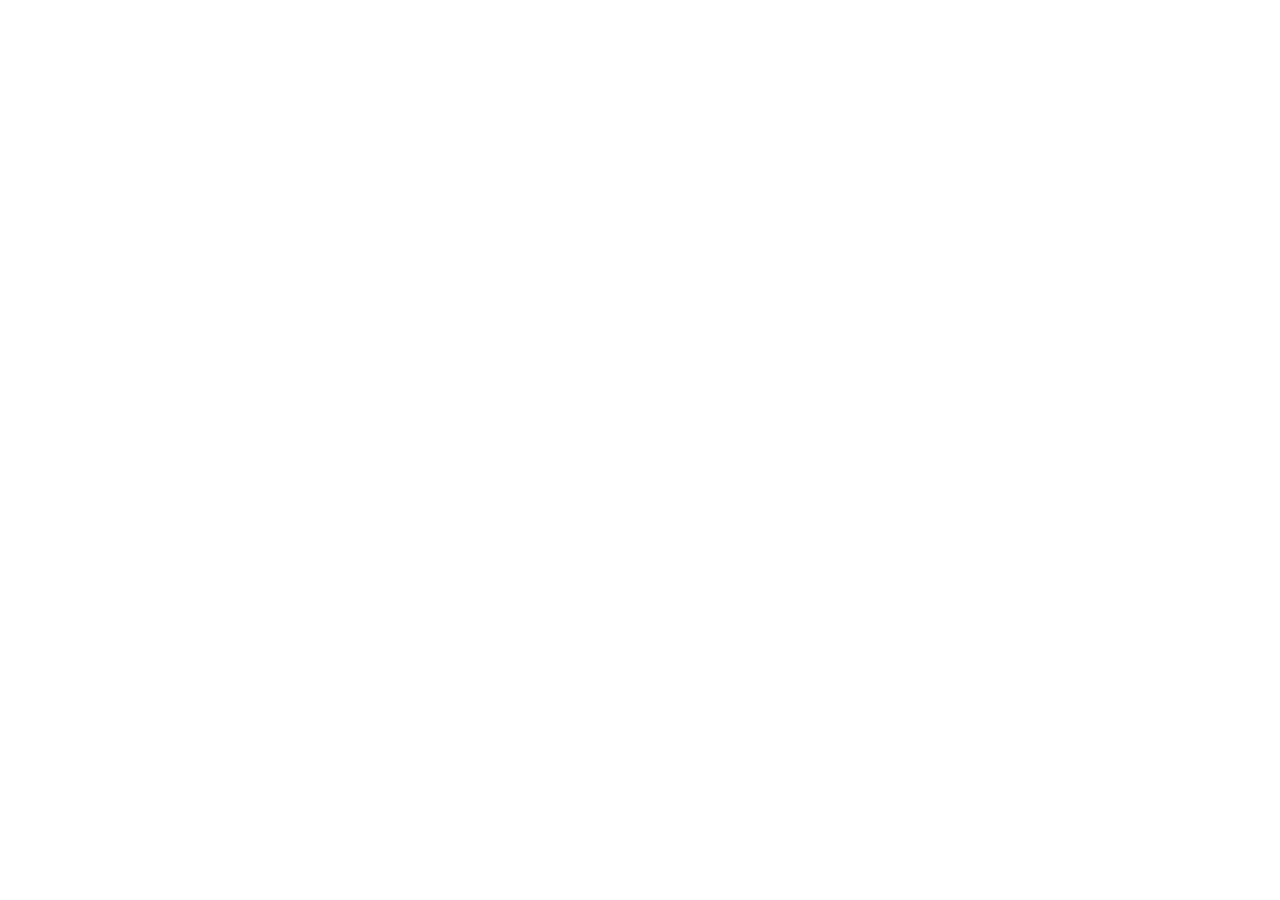
==== main.html @ bccb9878 "intial commit" ====
<!DOCTYPE html>
<html lang="en">
<head>
    <meta charset="UTF-8">
    <meta name="viewport" content="width=device-width, initial-scale=1.0">
    <title>Game</title>
    <link rel="stylesheet" href="main.css">
</head>
<body>
        <script src="main.js"></script>
<body>
</html>
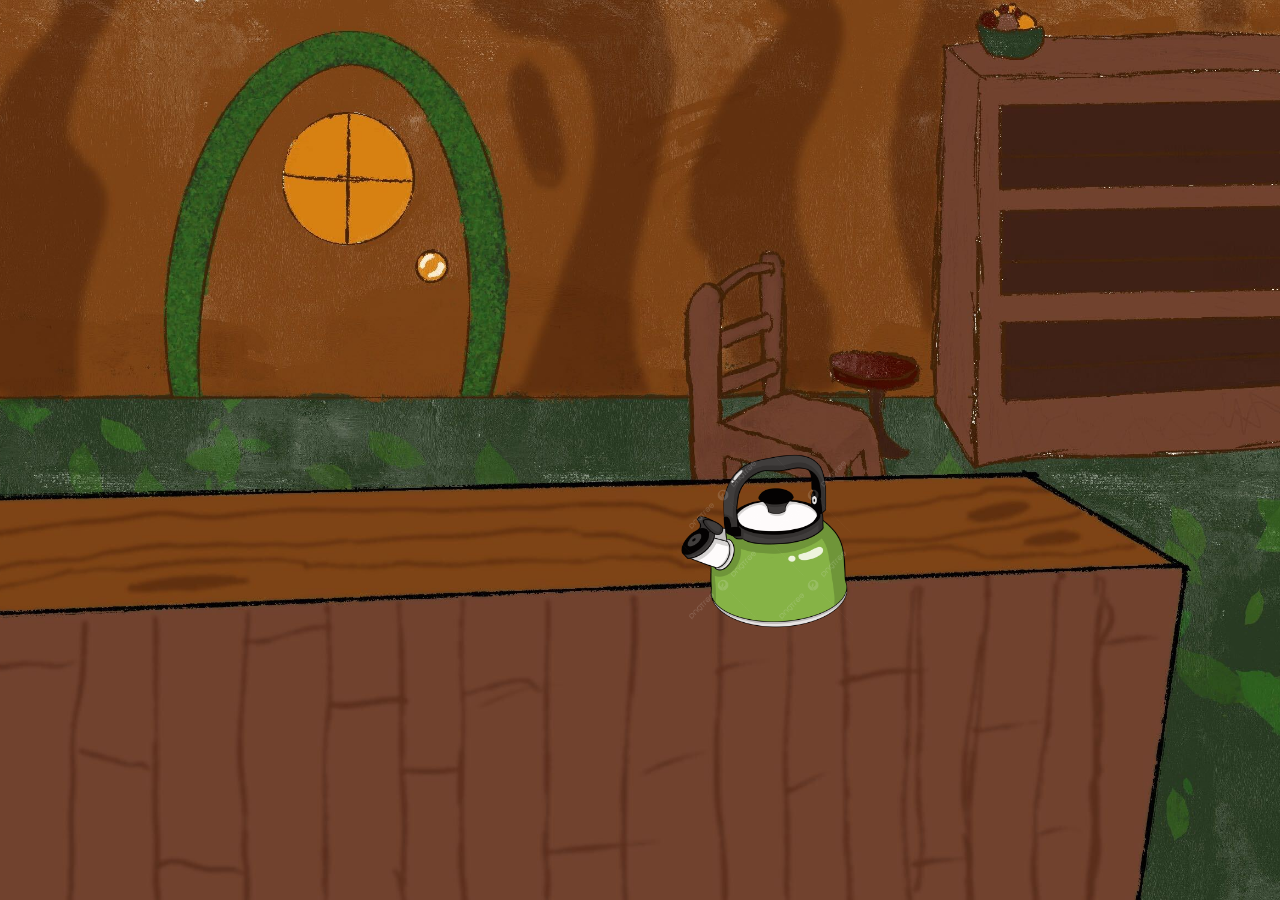
==== commit f8b78e61: "Draggable items/rotating items" ====
--- a/main.html
+++ b/main.html
@@ -7,6 +7,13 @@
     <link rel="stylesheet" href="main.css">
 </head>
 <body>
-        <script src="main.js"></script>
+    <div id="workspace">
+        <div id="counterShelves">
+            <button class="objectBtn" id="cup"></button>
+            <button class="objectBtn" id="water"></button>
+        </div>
+    </div>
+    
+    <script src="main.js"></script>
 <body>
 </html>
--- a/main.css
+++ b/main.css
@@ -0,0 +1,33 @@
+body {
+    margin: 0;
+    background-image: url(Assets/counterBg.jpg);
+    background-size: cover;
+    background-position: center;
+    background-repeat: no-repeat;
+    min-height: 100vh;
+
+    position: static;
+
+    z-index: 0;
+}
+
+.objectBtn {
+    position: absolute;
+    width: 20%;
+    height: 20%;
+    border: none;
+    background-color: transparent;
+    background-size: contain;
+    background-repeat: no-repeat;
+    background-position: center;
+    cursor: grab;
+    touch-action: none; /* important for pointer dragging on touch devices */
+}
+
+#water {
+    background-image: url("Assets/kettle.png");
+    top: 50%;
+    left: 50%;
+    transform-origin: bottom right;
+    z-index: 1;
+}
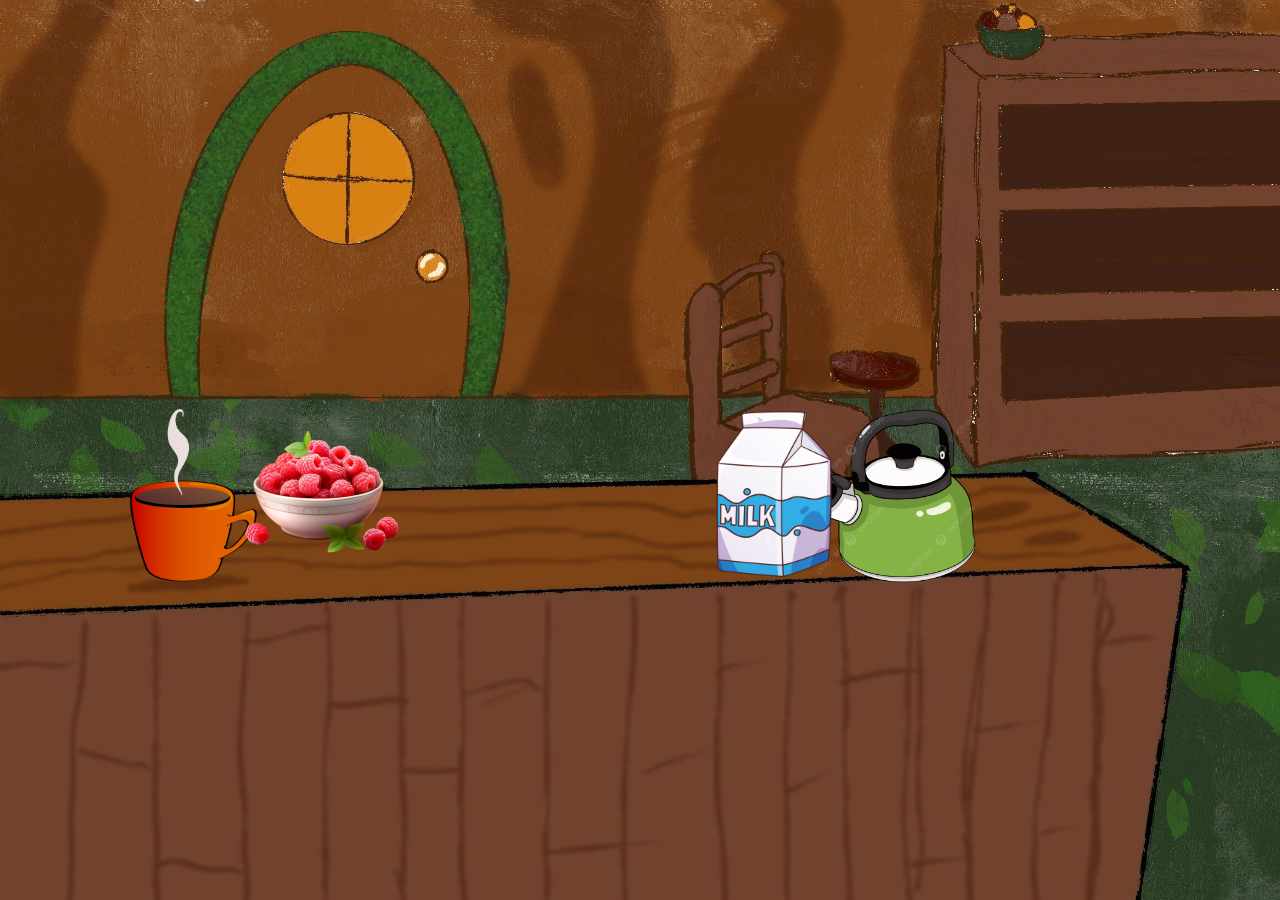
==== commit fcc8a97d: "added other ingredients" ====
--- a/main.html
+++ b/main.html
@@ -11,6 +11,9 @@
         <div id="counterShelves">
             <button class="objectBtn" id="cup"></button>
             <button class="objectBtn" id="water"></button>
+            <button class="objectBtn" id="raspberryBowl"></button>
+            <img class="consumable" id="raspberry" src="Assets/raspberries.png">
+            <button class="objectBtn" id="milk"></button>
         </div>
     </div>
     
--- a/main.css
+++ b/main.css
@@ -21,13 +21,59 @@
     background-repeat: no-repeat;
     background-position: center;
     cursor: grab;
-    touch-action: none; /* important for pointer dragging on touch devices */
+    touch-action: none; 
+    outline: none;
+}
+
+.objectBtn:focus {
+    outline: none;
 }
 
 #water {
     background-image: url("Assets/kettle.png");
-    top: 50%;
+    top: 45%;
+    left: 60%;
+    transform-origin: bottom right;
+    z-index: 1;
+    border: none;
+}
+
+#cup{
+    background-image: url(Assets/cup.png);
+    top: 45%;
+    left: 5%;
+    transform-origin: bottom right;
+    z-index: 1;
+    border: none;
+}
+
+#raspberry{
+    width: 5%;
+    height: 5%;
+    position: absolute;
+    top: 45%;
+    left: 22%;
+    z-index: 2;
+    visibility: hidden;
+    cursor: grab;
+    touch-action: none; 
+    outline: none;
+}
+
+#raspberryBowl{
+    background-image: url(Assets/raspberrieBowl.png);
+    top: 45%;
+    left: 15%;
+    transform-origin: bottom right;
+    z-index: 1;
+    border: none;
+}
+
+#milk {
+    background-image: url("Assets/milk.png");
+    top: 45%;
     left: 50%;
     transform-origin: bottom right;
     z-index: 1;
-}+    border: none;
+}
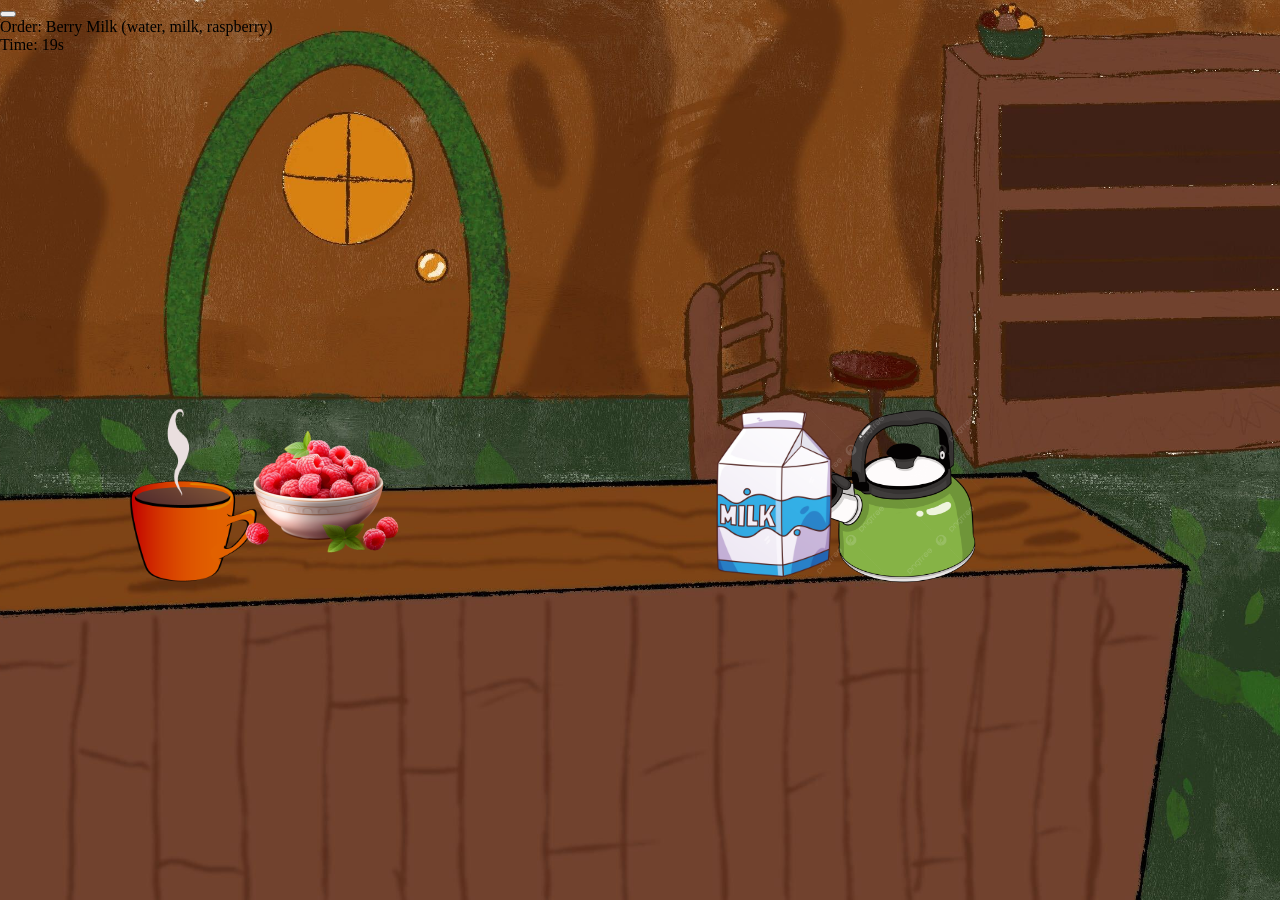
==== commit df2dd66c: "Recipes" ====
--- a/main.html
+++ b/main.html
@@ -1,11 +1,13 @@
 <!DOCTYPE html>
 <html lang="en">
+
 <head>
     <meta charset="UTF-8">
     <meta name="viewport" content="width=device-width, initial-scale=1.0">
     <title>Game</title>
     <link rel="stylesheet" href="main.css">
 </head>
+
 <body>
     <div id="workspace">
         <div id="counterShelves">
@@ -14,9 +16,15 @@
             <button class="objectBtn" id="raspberryBowl"></button>
             <img class="consumable" id="raspberry" src="Assets/raspberries.png">
             <button class="objectBtn" id="milk"></button>
+
+            <button id="serveBtn"></button>
+            <div id="orderText"></div>
+            <div id="timerText"></div>
         </div>
     </div>
-    
+
     <script src="main.js"></script>
-<body>
+
+</body>
+
 </html>
--- a/main.css
+++ b/main.css
@@ -27,6 +27,7 @@
 
 .objectBtn:focus {
     outline: none;
+    touch-action: none; 
 }
 
 #water {
@@ -77,3 +78,4 @@
     z-index: 1;
     border: none;
 }
+
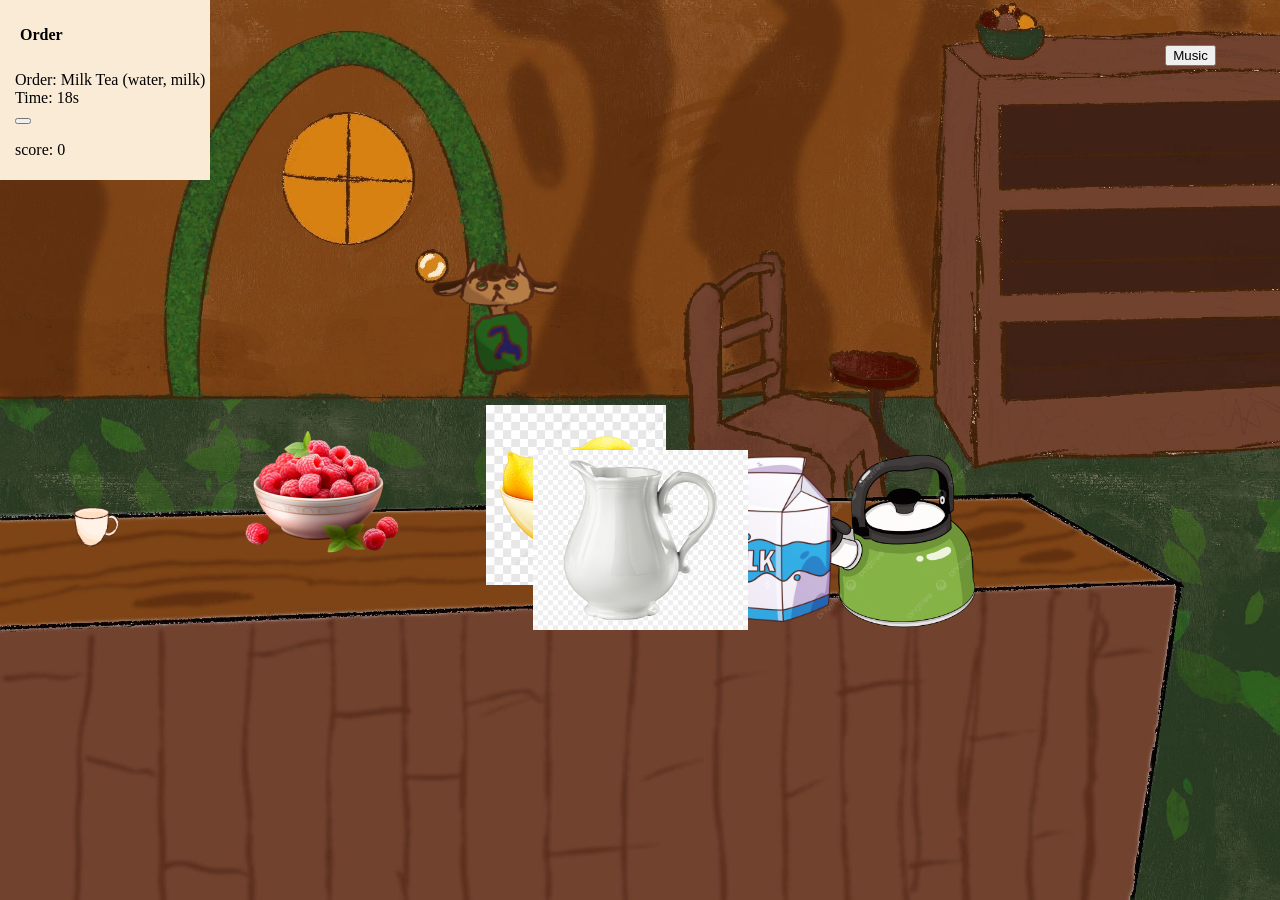
==== commit 41691da3: "Customer orders" ====
--- a/main.html
+++ b/main.html
@@ -16,12 +16,32 @@
             <button class="objectBtn" id="raspberryBowl"></button>
             <img class="consumable" id="raspberry" src="Assets/raspberries.png">
             <button class="objectBtn" id="milk"></button>
+            <button class="objectBtn" id="lemonBowl"></button>
+            <img class="consumable" id="lemon" src="Assets/lemonslice.png">
+            <button class="objectBtn" id="cream"></button>
 
-            <button id="serveBtn"></button>
-            <div id="orderText"></div>
-            <div id="timerText"></div>
+            <div id="customerWrap">
+                <img id="customer" src="Assets/frog.png">
+            </div>
+
+            <img id="counter" src="Assets/counter.png">
+
+            <div id="order">
+                <h4 id="orderHeading">Order</h4>
+                <div id="orderText"></div>
+                <div id="timerText"></div>
+                <button id="serveBtn"></button>
+
+                <p id="score">score: 0</p>
+                <p id="message"></p>
+            </div>
         </div>
     </div>
+
+    <audio id="bgMusic" src="Assets/mainSong.mp3" loop></audio>
+    <button id="musicBtn">Music</button>
+
+
 
     <script src="main.js"></script>
 
--- a/main.css
+++ b/main.css
@@ -1,6 +1,6 @@
 body {
     margin: 0;
-    background-image: url(Assets/counterBg.jpg);
+    background-image: url(Assets/bg.jpg);
     background-size: cover;
     background-position: center;
     background-repeat: no-repeat;
@@ -32,20 +32,24 @@
 
 #water {
     background-image: url("Assets/kettle.png");
-    top: 45%;
+    top: 50%;
     left: 60%;
     transform-origin: bottom right;
-    z-index: 1;
+    z-index: 3;
     border: none;
 }
 
 #cup{
-    background-image: url(Assets/cup.png);
-    top: 45%;
+    background-image: url(Assets/drinks.png);
+    top: 55%;
     left: 5%;
+    background-size: 182px 256px;
+    background-position: 0 0;
     transform-origin: bottom right;
-    z-index: 1;
+    z-index: 3;
     border: none;
+    width: 64px;
+    height: 64px;
 }
 
 #raspberry{
@@ -54,7 +58,7 @@
     position: absolute;
     top: 45%;
     left: 22%;
-    z-index: 2;
+    z-index: 4;
     visibility: hidden;
     cursor: grab;
     touch-action: none; 
@@ -66,16 +70,90 @@
     top: 45%;
     left: 15%;
     transform-origin: bottom right;
-    z-index: 1;
+    z-index: 3;
     border: none;
 }
 
 #milk {
     background-image: url("Assets/milk.png");
-    top: 45%;
+    top: 50%;
     left: 50%;
     transform-origin: bottom right;
-    z-index: 1;
+    z-index: 3;
     border: none;
 }
 
+#musicBtn {
+    position: absolute;
+    top: 5%;
+    right: 5%;
+}
+
+#lemon {
+    width: 3%;
+    height: 5%;
+    position: absolute;
+    top: 45%;
+    left: 33%;
+    z-index: 4;
+    cursor: grab;
+    visibility: hidden;
+    touch-action: none; 
+    outline: none;
+}
+
+#lemonBowl {
+    background-image: url(Assets/lemonBowl.png);
+    top: 45%;
+    left: 35%;
+    transform-origin: bottom right;
+    z-index: 3;
+    border: none;
+}
+
+#cream {
+    background-image: url("Assets/creamJug.png");
+    top: 50%;
+    left: 40%;
+    transform-origin: bottom right;
+    z-index: 3;
+    border: none;
+}
+
+#order {
+    position: absolute;
+    top: 0px;
+    background-color: antiquewhite;
+    padding-left: 15px;
+    margin-top: 5px;
+    margin-top: 0px;
+    padding-bottom: 5px;
+    padding-right: 5px
+}
+
+#orderHeading {
+    padding: 5px;
+}
+
+#customerWrap {
+    position: absolute;
+    top: 10%;
+    left: 30%;
+    width: 182px;      
+    height: 394px;
+    overflow: hidden;  
+    z-index: 1;
+}
+
+#customer {
+    width: 430px;       
+    height: 394px;
+    display: block;
+}
+#counter {
+    width: 100%;
+    height: 95%;
+    z-index: 2;
+    position: absolute;
+    bottom: 0px;
+}
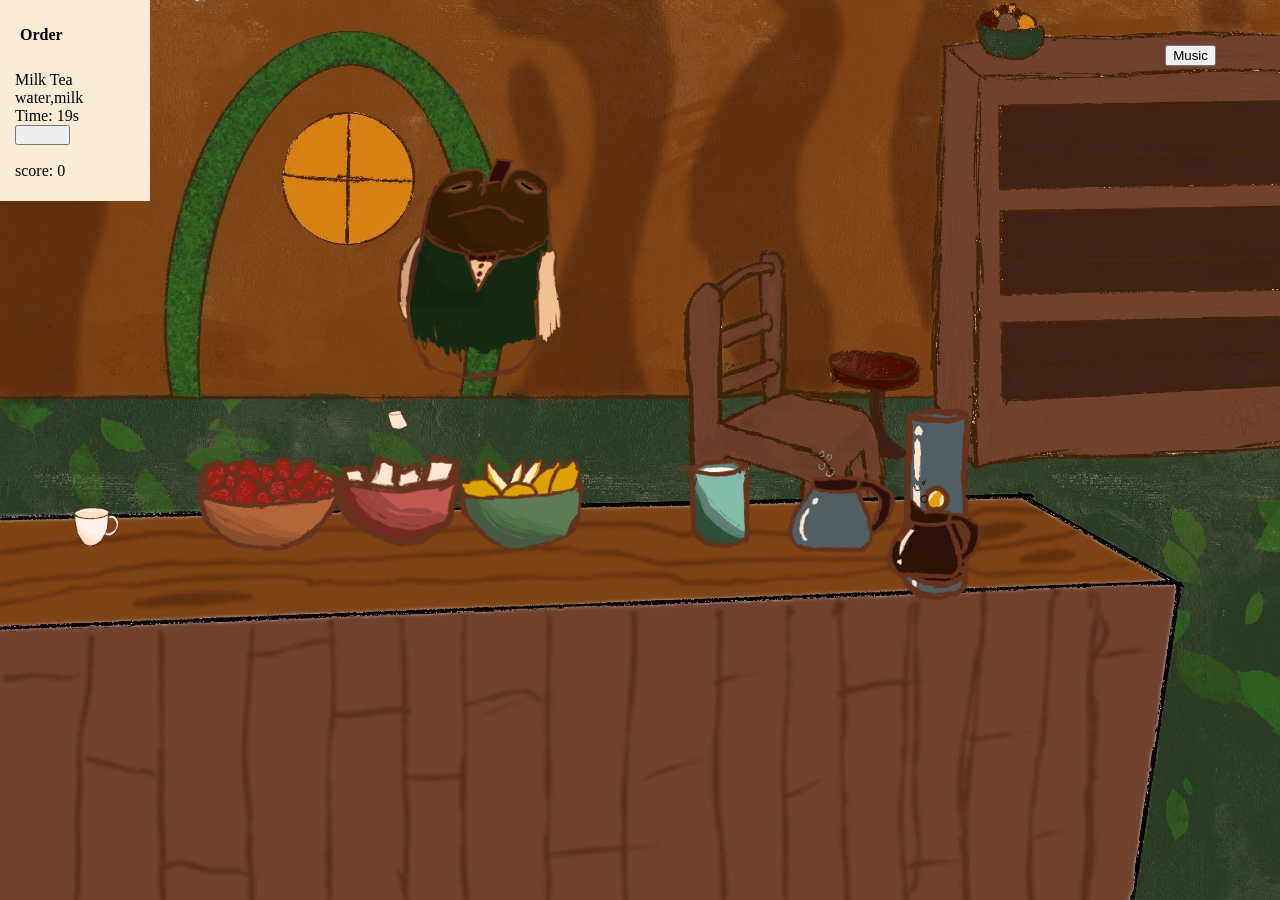
==== commit 754f9f8a: "start/end page" ====
--- a/main.html
+++ b/main.html
@@ -19,6 +19,11 @@
             <button class="objectBtn" id="lemonBowl"></button>
             <img class="consumable" id="lemon" src="Assets/lemonslice.png">
             <button class="objectBtn" id="cream"></button>
+            <button class="objectBtn" id="mashmallowBowl"></button>
+            <img class="consumable" id="mashmallow" src="Assets/marshmallow.png">
+
+            <button class="objectBtn" id="coffeePot"></button>
+            <img id="coffeeMachine" src="Assets/coffeeMachine.png">
 
             <div id="customerWrap">
                 <img id="customer" src="Assets/frog.png">
@@ -29,6 +34,7 @@
             <div id="order">
                 <h4 id="orderHeading">Order</h4>
                 <div id="orderText"></div>
+                <div id="ingredientsText"></div>
                 <div id="timerText"></div>
                 <button id="serveBtn"></button>
 
--- a/main.css
+++ b/main.css
@@ -13,8 +13,8 @@
 
 .objectBtn {
     position: absolute;
-    width: 20%;
-    height: 20%;
+    width: 12%;
+    height: 12%;
     border: none;
     background-color: transparent;
     background-size: contain;
@@ -53,8 +53,8 @@
 }
 
 #raspberry{
-    width: 5%;
-    height: 5%;
+    width: 2%;
+    height: 4%;
     position: absolute;
     top: 45%;
     left: 22%;
@@ -67,7 +67,7 @@
 
 #raspberryBowl{
     background-image: url(Assets/raspberrieBowl.png);
-    top: 45%;
+    top: 50%;
     left: 15%;
     transform-origin: bottom right;
     z-index: 3;
@@ -90,11 +90,11 @@
 }
 
 #lemon {
-    width: 3%;
-    height: 5%;
+    width: 2%;
+    height: 4%;
     position: absolute;
     top: 45%;
-    left: 33%;
+    left: 38%;
     z-index: 4;
     cursor: grab;
     visibility: hidden;
@@ -104,35 +104,56 @@
 
 #lemonBowl {
     background-image: url(Assets/lemonBowl.png);
-    top: 45%;
+    top: 50%;
     left: 35%;
     transform-origin: bottom right;
     z-index: 3;
     border: none;
 }
 
-#cream {
-    background-image: url("Assets/creamJug.png");
+#mashmallow {
+    width: 2%;
+    height: 3%;
+    position: absolute;
+    top: 45%;
+    left: 30%;
+    z-index: 4;
+    cursor: grab;
+    visibility: visible;
+    touch-action: none; 
+    outline: none;
+}
+
+#mashmallowBowl {
+    background-image: url(Assets/mashmallowBowl.png);
     top: 50%;
-    left: 40%;
+    left: 25%;
     transform-origin: bottom right;
-    z-index: 3;
+    z-index: 5;
     border: none;
 }
 
 #order {
     position: absolute;
     top: 0px;
+    width: 130px;
     background-color: antiquewhite;
     padding-left: 15px;
     margin-top: 5px;
     margin-top: 0px;
     padding-bottom: 5px;
-    padding-right: 5px
+    padding-right: 5px;
+    z-index: 5;
 }
 
 #orderHeading {
     padding: 5px;
+}
+
+#serveBtn {
+    width: 55px;
+    height: 20px;
+    z-index: 5;
 }
 
 #customerWrap {
@@ -156,4 +177,21 @@
     z-index: 2;
     position: absolute;
     bottom: 0px;
+}
+
+#coffeeMachine {
+    position: absolute;
+    top: 45%;
+    left: 70%;
+    height: 22%;
+    z-index: 3;
+}
+
+#coffeePot {
+    background-image: url(Assets/coffeePot.png);
+    position: absolute;
+    top: 53%;
+    left: 67%;
+    height: 12%;
+    z-index: 4;
 }
